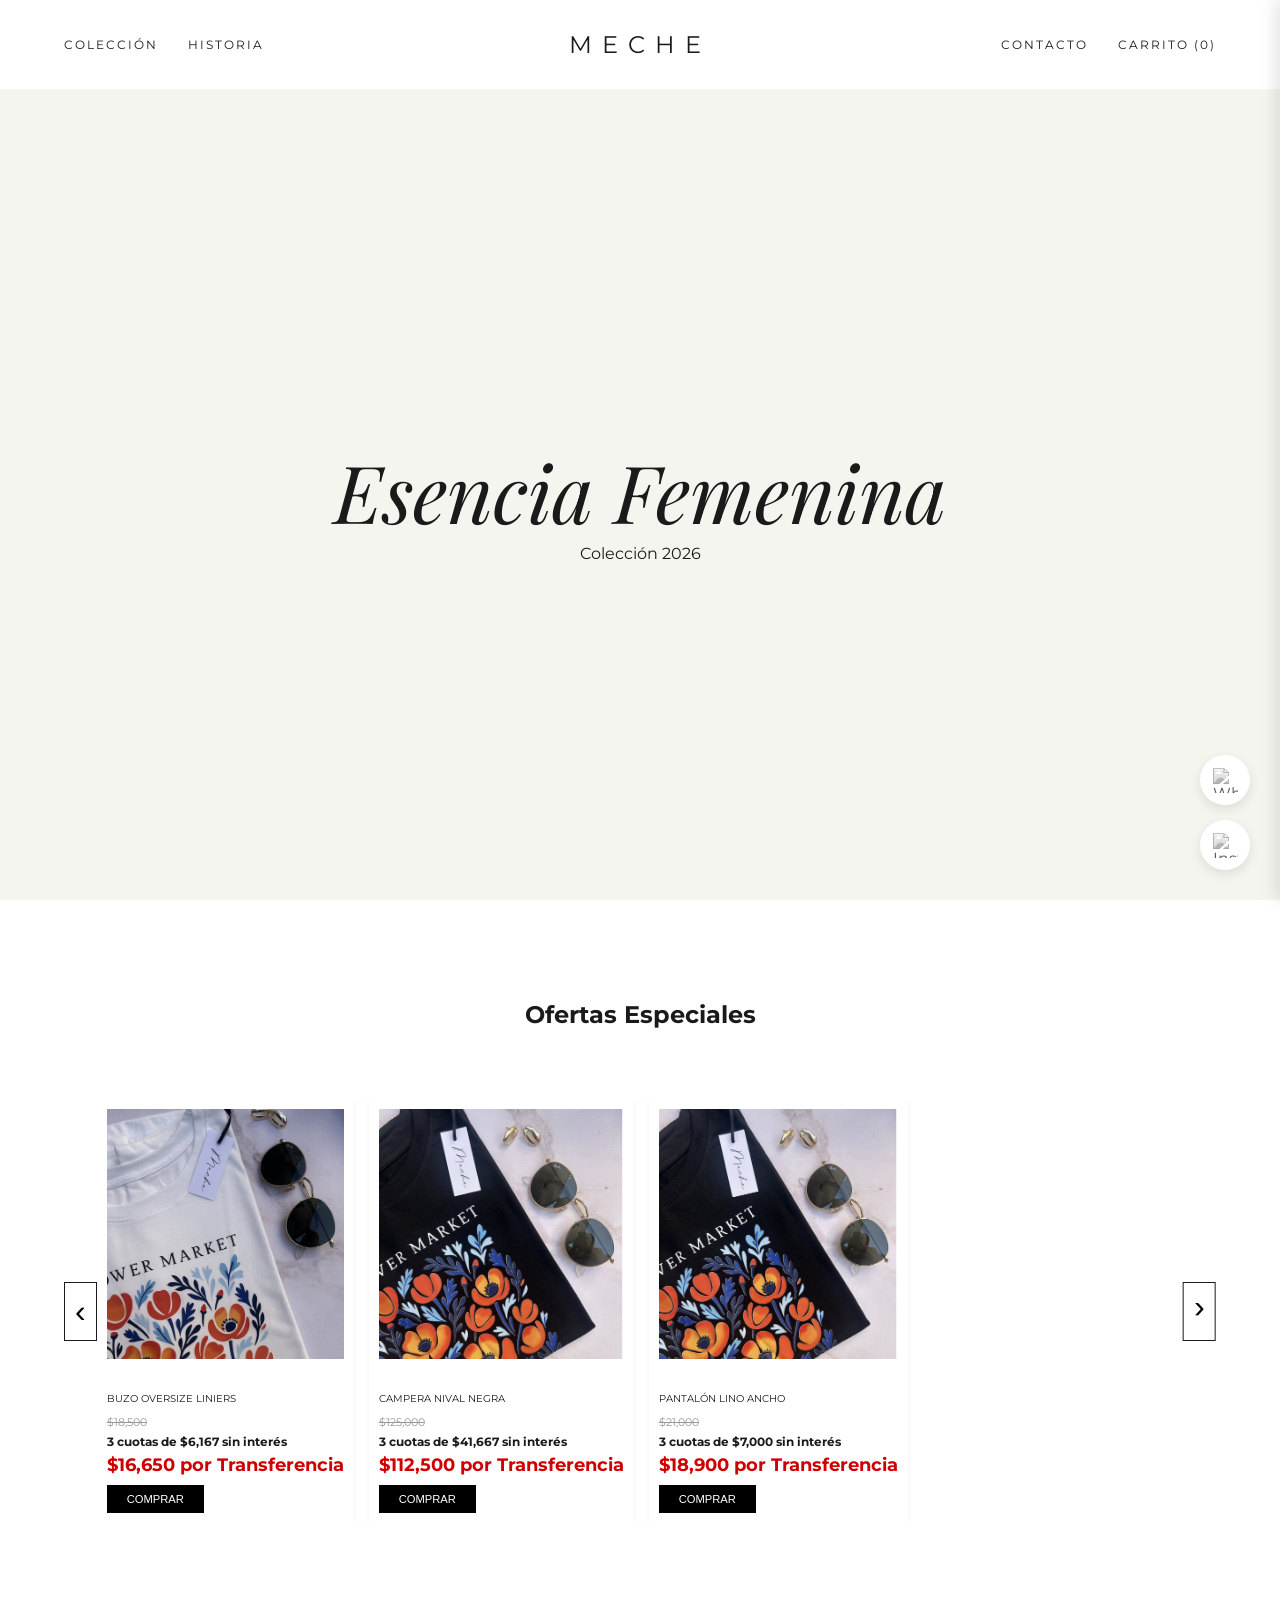
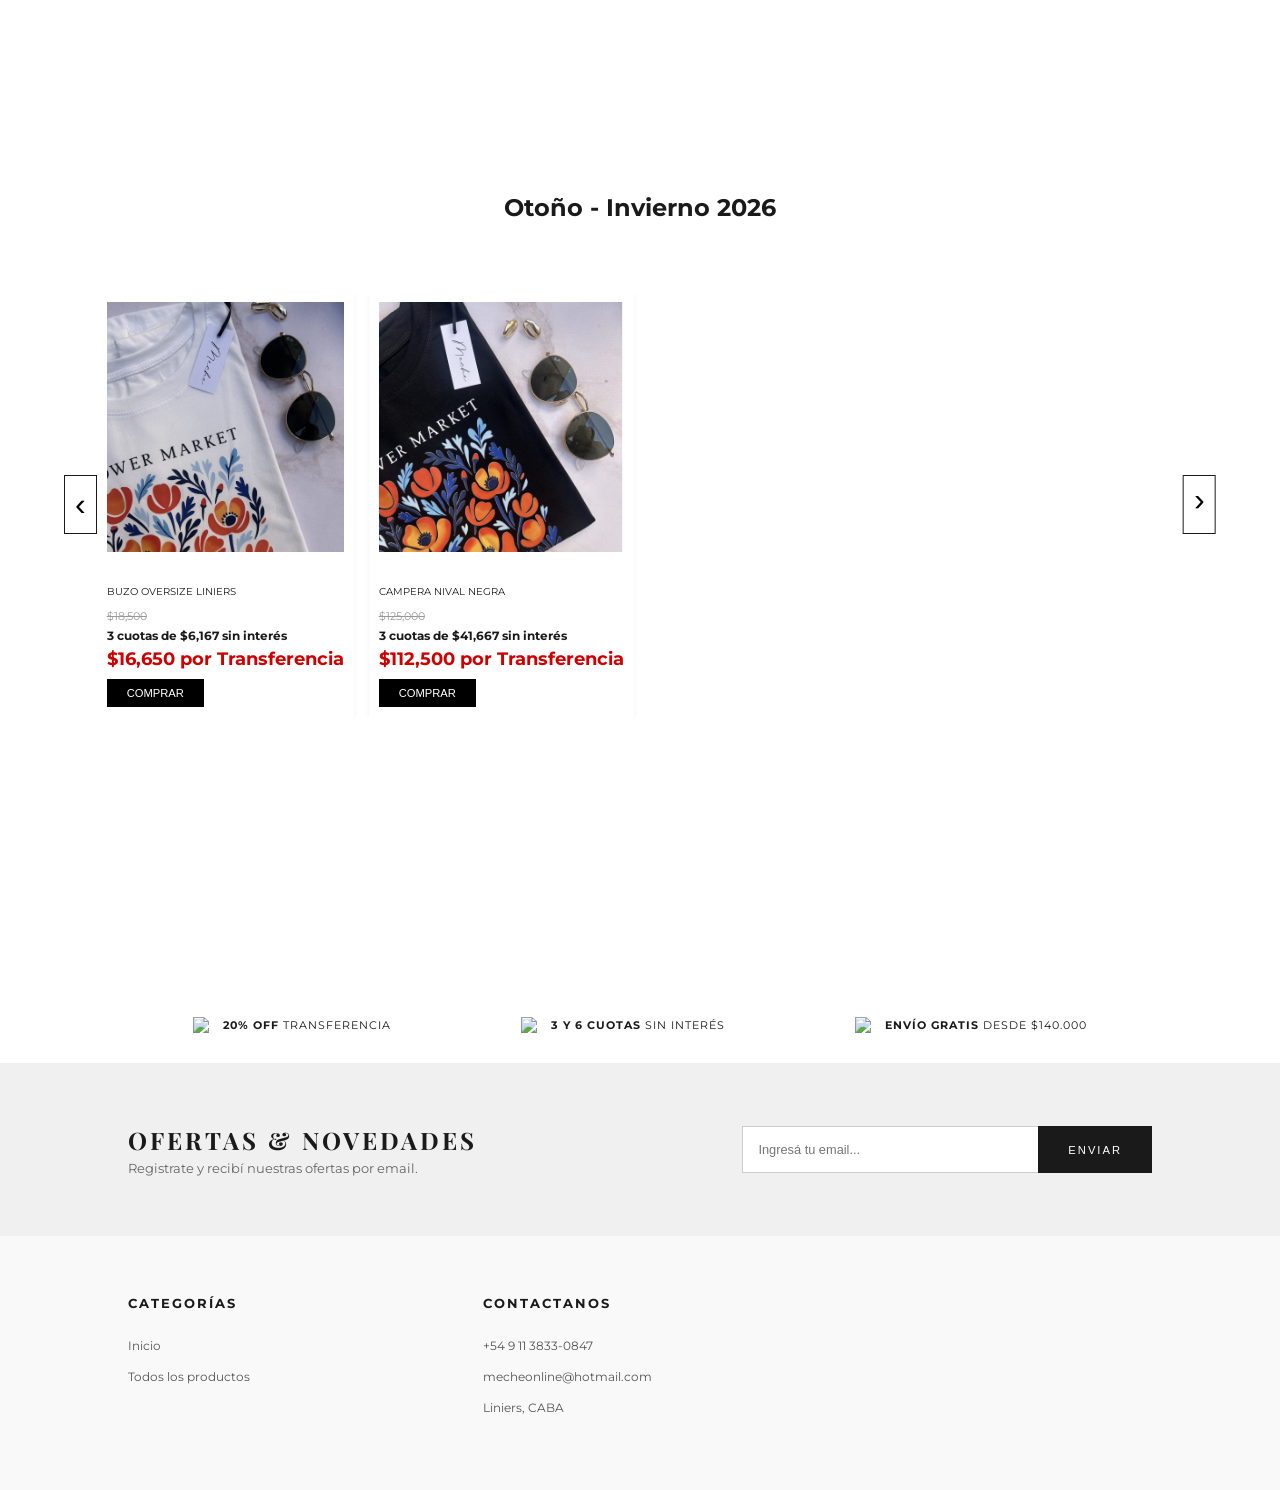
==== index.html @ 492d7f9f "Update index.html" ====
<!DOCTYPE html>
<html lang="es">
<head>
    <meta charset="UTF-8">
    <meta name="viewport" content="width=device-width, initial-scale=1.0">
    <title>MECHE | Showroom Online</title>
    <link rel="stylesheet" href="style.css">    
    <link rel="icon" href="img/logotipo.png">
    <link href="https://fonts.googleapis.com/css2?family=Playfair+Display:wght@400;700&family=Montserrat:wght@200;400&display=swap" rel="stylesheet">
</head>
<body>

    <nav class="navbar">
        <div class="nav-links">
            <a href="categorias.html">Colección</a>
            <a href="historia.html">Historia</a>
        </div>
        <div class="logo">MECHE</div>
        <div class="nav-links">
            <a href="contacto.html">Contacto</a>
            <a href="#" id="open-cart-nav">CARRITO (<span id="cart-count">0</span>)</a>
        </div>
    </nav>

    <section class="hero">
        <div class="hero-content">
            <h1 class="reveal">Esencia Femenina</h1>
            <p class="reveal">Colección 2026</p>
        </div>
    </section>

   <section class="carousel-section">
        <h2 class="playfair">Ofertas Especiales</h2>
        <div class="carousel-container">
            <button class="carousel-btn prev" onclick="moveCarousel('track-promos', -1)">&#8249;</button>
            <div class="carousel-track-container">
                <div class="carousel-track" id="track-promos"></div>
            </div>
            <button class="carousel-btn next" onclick="moveCarousel('track-promos', 1)">&#8249;</button>
        </div>
    </section>

    <section class="carousel-section">
        <h2 class="playfair">Otoño - Invierno 2026</h2>
        <div class="carousel-container">
            <button class="carousel-btn prev" onclick="moveCarousel('track-temporada', -1)">&#8249;</button>
            <div class="carousel-track-container">
                <div class="carousel-track" id="track-temporada"></div>
            </div>
            <button class="carousel-btn next" onclick="moveCarousel('track-temporada', 1)">&#8249;</button>
        </div>
    </section>
    <footer class="site-footer-pro">
        <div class="benefits-bar">
            <div class="benefit-item">
                <img src="https://cdn-icons-png.flaticon.com/512/879/879767.png" width="20"> 
                <span><strong>20% OFF</strong> TRANSFERENCIA</span>
            </div>
            <div class="benefit-item">
                <img src="https://cdn-icons-png.flaticon.com/512/2331/2331941.png" width="20"> 
                <span><strong>3 Y 6 CUOTAS</strong> SIN INTERÉS</span>
            </div>
            <div class="benefit-item">
                <img src="https://cdn-icons-png.flaticon.com/512/709/709790.png" width="20"> 
                <span><strong>ENVÍO GRATIS</strong> DESDE $140.000</span>
            </div>
        </div>

        <div class="footer-newsletter">
            <div class="newsletter-text">
                <h3>OFERTAS & NOVEDADES</h3>
                <p>Registrate y recibí nuestras ofertas por email.</p>
            </div>
            <form class="newsletter-form-inline">
                <input type="email" placeholder="Ingresá tu email...">
                <button type="submit">ENVIAR</button>
            </form>
        </div>

        <div class="footer-main-links">
            <div class="footer-col">
                <h4>Categorías</h4>
                <a href="index.html">Inicio</a>
                <a href="categorias.html">Todos los productos</a>
            </div>
            <div class="footer-col">
                <h4>Contactanos</h4>
                <p>+54 9 11 3833-0847</p>
                <p>mecheonline@hotmail.com</p>
                <p>Liniers, CABA</p>
            </div>
        </div>
    </footer>
    <div id="cart-drawer" class="cart-drawer">
        <div class="cart-header">
            <h2>Tu Selección</h2>
            <button id="close-cart">Cerrar —</button>
        </div>

        <div id="cart-items-container" class="cart-items-container">
            </div>

        <div class="cart-checkout-footer">
            <div class="method-selector">
                <p>Método de Pago:</p>
                <label><input type="radio" name="payment" value="efectivo" checked> Efectivo (-10%)</label>
                <label><input type="radio" name="payment" value="tarjeta"> Tarjeta (Lista)</label>
            </div>

            <div class="coupon-section">
                <button id="btn-cupon" class="btn-link" onclick="aplicarCupon()">¿Tenés un cupón?</button>
                <div id="coupon-applied-msg" style="display:none; font-size: 0.7rem; color: #d4a373;">
                    Cupón aplicado (-5%)
                </div>
            </div>

            <div class="total-section">
                <h3>Total: <span id="cart-total-display">$0</span></h3>
            </div>

            <button id="btn-finalizar" class="btn-finalizar">FINALIZAR COMPRA</button>
        </div>
    </div>
    <script id="mcjs">!function(c,h,i,m,p){m=c.createElement(h),p=c.getElementsByTagName(h)[0],m.async=1,m.src=i,p.parentNode.insertBefore(m,p)}(document,"script","https://chimpstatic.com/mcjs-connected/js/users/df375515f3baada67eb4aa7c2/3c2a5be2ab38d1dece87eeddb.js");</script>
    <script src="script.js"></script>
    <div class="social-floating">
    <a href="https://wa.me/+5491138330847" target="_blank" class="social-icon whatsapp" title="Escribinos por WhatsApp">
        <img src="https://cdn-icons-png.flaticon.com/512/733/733585.png" alt="WhatsApp">
    </a>
    <a href="https://instagram.com/mecheonline_" target="_blank" class="social-icon instagram" title="Seguinos en Instagram">
        <img src="https://cdn-icons-png.flaticon.com/512/2111/2111463.png" alt="Instagram">
    </a>
</div>
</body>
</html>
---- style.css ----
:root {
    --bg: #ffffff;
    --text: #1a1a1a;
    --soft-beige: #f5f5f0;
}

* { margin: 0; padding: 0; box-sizing: border-box; }

body {
    background-color: var(--bg);
    color: var(--text);
    font-family: 'Montserrat', sans-serif;
    overflow-x: hidden;
}

/* Navbar */
.navbar {
    display: flex;
    justify-content: space-between; /* Distribuye las 3 partes */
    align-items: center;
    padding: 30px 5%; /* Asegúrate de que tenga un buen margen a los lados */
    position: fixed;
    top: 0;
    width: 100%;
    background-color: rgba(255, 255, 255, 0.95);
    z-index: 1000;
}

.nav-links {
    display: flex;
    gap: 30px; /* Esto les da una separación igual a todos los links */
    flex: 1; /* Esto obliga a que los bloques laterales midan lo mismo */
}

/* Alineamos los links de la derecha al final */
.nav-links:last-child {
    justify-content: flex-end;
}

.logo {
    flex: 0; /* El logo no se estira, mantiene su centro */
    text-align: center;
    font-size: 1.5rem;
    letter-spacing: 10px;
    padding: 0 20px;
}

.nav-links a {
    text-decoration: none;
    color: var(--text);
    text-transform: uppercase;
    font-size: 0.75rem;
    letter-spacing: 2px;
    font-weight: 400;
    transition: opacity 0.3s;
}

/* Hero Section */
.hero {
    height: 100vh;
    display: flex;
    align-items: center;
    justify-content: center;
    background: var(--soft-beige); /* Aquí podrías poner una foto de fondo */
    text-align: center;
}

.hero h1 {
    font-family: 'Playfair Display', serif;
    font-size: 5rem;
    font-weight: 400;
    font-style: italic;
}

/* Showroom Principal - 4 columnas para Tendencias */
.showroom {
    display: grid;
    grid-template-columns: repeat(4, 1fr); /* 4 columnas */
    gap: 30px; /* Menos espacio para que entren más */
    padding: 100px 5%;
}

.product-card img {
    width: 100%;
    height: 450px; /* Altura más controlada */
    object-fit: cover;
}

.product-card img {
    width: 100%;
    height: 80vh; /* Fotos muy altas y estilizadas */
    object-fit: cover;
    filter: grayscale(20%);
    transition: filter 0.5s ease;
}

.product-card:hover img {
    filter: grayscale(0%);
}

.product-info {
    margin-top: 20px;
    text-align: center;
}

.product-info h3 {
    font-family: 'Playfair Display', serif;
    font-size: 1.2rem;
    margin-bottom: 5px;
}

/* Animación Reveal */
.reveal {
    opacity: 1;
    transform: translateY(50px);
    transition: all 1s ease-out;
}

.reveal.active {
    opacity: 1;
    transform: translateY(0);
}

.filters {
    display: flex;
    justify-content: center;
    gap: 30px;
    margin-bottom: 50px;
    text-transform: uppercase;
    font-size: 0.7rem;
    letter-spacing: 2px;
}

.filter-item {
    text-decoration: none;
    color: #888;
    transition: color 0.3s;
}

.filter-item.active, .filter-item:hover {
    color: var(--text);
    border-bottom: 1px solid var(--text);
}

.img-container {
    position: relative;
    overflow: hidden;
}

.add-to-cart-btn {
    position: absolute;
    bottom: -50px; /* Escondido */
    left: 0;
    width: 100%;
    background: rgba(26, 26, 26, 0.9);
    color: white;
    border: none;
    padding: 15px;
    text-transform: uppercase;
    letter-spacing: 1px;
    font-size: 0.6rem;
    transition: bottom 0.4s ease;
    cursor: pointer;
}

.product-card:hover .add-to-cart-btn {
    bottom: 0; /* Aparece al pasar el mouse */
}

.history-section {
    height: 100vh;
    display: flex;
    align-items: center;
    justify-content: center;
    padding: 0 20%;
    background-color: var(--soft-beige);
}

.history-content {
    max-width: 700px;
    text-align: center;
}

.history-content h2 {
    font-size: 3rem;
    margin-bottom: 40px;
}

.history-content p {
    font-size: 1.1rem;
    line-height: 2;
    margin-bottom: 25px;
    font-weight: 300;
}

.italic {
    font-family: 'Playfair Display', serif;
    font-style: italic;
    margin-top: 50px;
    color: var(--accent);
}

.old-price {
    text-decoration: line-through;
    color: #bbb;
    font-size: 0.8rem;
    margin-right: 10px;
}

.tag-promo {
    position: absolute;
    top: 10px;
    right: 10px;
    background: #d4a373;
    color: white;
    padding: 5px 10px;
    font-size: 0.6rem;
    letter-spacing: 1px;
}

.color-text {
    font-size: 0.7rem;
    color: #888;
    text-transform: uppercase;
    margin-top: 5px;
}

/* Drawer del Carrito */
.cart-drawer {
    position: fixed;
    top: 0;
    right: -400px; /* Escondido */
    width: 400px;
    height: 100%;
    background: white;
    z-index: 2000;
    box-shadow: -5px 0 15px rgba(0,0,0,0.1);
    transition: right 0.4s ease;
    display: flex;
    flex-direction: column;
    padding: 40px;
}

.cart-drawer.open { right: 0; }

.cart-overlay {
    position: fixed;
    top: 0; left: 0;
    width: 100%; height: 100%;
    background: rgba(0,0,0,0.5);
    display: none;
    z-index: 1999;
}

.cart-header { display: flex; justify-content: space-between; margin-bottom: 30px; }
.cart-items-container { flex-grow: 1; overflow-y: auto; }

.cart-item {
    display: flex;
    gap: 15px;
    margin-bottom: 20px;
    align-items: center;
    border-bottom: 1px solid #f0f0f0;
    padding-bottom: 10px;
}

.cart-item img { width: 60px; height: 80px; object-fit: cover; }

.method-selector { margin: 20px 0; font-size: 0.8rem; }
.method-selector label { display: block; margin-top: 10px; cursor: pointer; }

.btn-finalizar {
    width: 100%;
    background: #1a1a1a;
    color: white;
    border: none;
    padding: 15px;
    text-transform: uppercase;
    letter-spacing: 2px;
    cursor: pointer;
}

.contact-form {
    margin-top: 40px;
    display: flex;
    flex-direction: column;
    gap: 15px;
}

.contact-form input, .contact-form textarea {
    width: 100%;
    padding: 15px;
    border: 1px solid #e0e0e0;
    background: transparent;
    font-family: 'Montserrat', sans-serif;
    text-transform: uppercase;
    font-size: 0.7rem;
    letter-spacing: 1px;
}

.contact-form input:focus, .contact-form textarea:focus {
    outline: none;
    border-color: var(--text);
}

/* Contenedor Flotante */
.social-floating {
    position: fixed;
    bottom: 30px;
    right: 30px;
    display: flex;
    flex-direction: column;
    gap: 15px;
    z-index: 1500; /* Menor que el del carrito que era 2000 */
}

/* Estilo de los iconos */
.social-icon {
    width: 50px;
    height: 50px;
    background-color: white;
    border-radius: 50%;
    display: flex;
    align-items: center;
    justify-content: center;
    box-shadow: 0 4px 12px rgba(0,0,0,0.1);
    transition: all 0.3s ease;
}

.social-icon img {
    width: 25px;
    height: 25px;
    /* Filtro para que se vean minimalistas al inicio */
    filter: grayscale(100%) opacity(0.7);
    transition: all 0.3s ease;
}

/* Efectos al pasar el mouse */
.social-icon:hover {
    transform: translateY(-5px);
    box-shadow: 0 8px 20px rgba(0,0,0,0.15);
}

.social-icon.whatsapp:hover img {
    filter: grayscale(0%) opacity(1);
}

.social-icon.instagram:hover img {
    filter: grayscale(0%) opacity(1);
}

/* Responsive: más pequeños en celular */
@media (max-width: 768px) {
    .social-floating {
        bottom: 20px;
        right: 20px;
    }
    .social-icon {
        width: 45px;
        height: 45px;
    }
}
.popup-overlay {
    position: fixed;
    top: 0; left: 0; width: 100%; height: 100%;
    background: rgba(0,0,0,0.8);
    display: none; /* Se activa con JS */
    z-index: 5000;
    align-items: center; justify-content: center;
}

.popup-content {
    background: var(--bg);
    padding: 60px;
    max-width: 500px;
    width: 90%;
    text-align: center;
    position: relative;
    animation: fadeInScale 0.5s ease;
}

@keyframes fadeInScale {
    from { opacity: 0; transform: scale(0.9); }
    to { opacity: 1; transform: scale(1); }
}

.close-btn {
    position: absolute; top: 20px; right: 20px;
    background: none; border: none; font-size: 1.5rem; cursor: pointer;
}

/* --- RESPONSIVO PARA CELULARES --- */
@media (max-width: 768px) {
    /* Navbar: Logo más chico y espaciado */
    .navbar {
        padding: 20px 5%;
    }
    .logo { font-size: 1.2rem; letter-spacing: 5px; }
    .nav-links a { font-size: 0.6rem; margin: 0 5px; }

    /* Showroom: De 4 columnas pasamos a 2 (estilo catálogo móvil) */
    .showroom {
        grid-template-columns: repeat(2, 1fr);
        gap: 15px;
        padding: 100px 5% 50px;
    }

    .product-card img {
        height: 250px; /* Fotos más bajas para que entren más en pantalla */
    }

    /* Historia y Contacto: Menos márgenes laterales */
    .history-section {
        padding: 0 10%;
    }
    .history-content h2 { font-size: 2rem; }

    /* Carrito: Que ocupe casi toda la pantalla */
    .cart-drawer {
        width: 85%;
        padding: 20px;
    }
}

/* Para pantallas muy chicas (iPhone SE por ejemplo) */
@media (max-width: 480px) {
    .showroom {
        grid-template-columns: 1fr; /* Una prenda debajo de la otra */
    }
}
.coupon-section {
    margin: 15px 0;
    text-align: left;
}

.btn-link {
    background: none;
    border: none;
    color: #888;
    font-family: 'Montserrat', sans-serif;
    font-size: 0.7rem;
    text-transform: uppercase;
    letter-spacing: 1px;
    text-decoration: underline;
    cursor: pointer;
    padding: 0;
}

.btn-link:hover {
    color: var(--text);
}

.carousel-section {
    padding: 100px 5%;
    text-align: center;
}

.carousel-container {
    position: relative;
    display: flex;
    align-items: center;
    margin: 50px 0;
    padding: 20px 0; /* Agregamos un poco de aire arriba y abajo */
}

.carousel-track-container {
    overflow: hidden; /* Esconde lo que sobra */
    width: 100%;
}

.carousel-track {
    display: flex;
    gap: 15px;
    transition: transform 0.5s ease-in-out;
    scroll-behavior: smooth;
}

/* Ajustamos las tarjetas para el carrusel */
.carousel-track .product-card {
    /* calc(20% - 12px) significa 5 prendas por vista (100/20) */
    min-width: calc(20% - 12px); 
    flex-shrink: 0;
    /* Un sombreado muy suave para dar profundidad como en la referencia */
    box-shadow: 0 2px 5px rgba(0,0,0,0.05); 
    padding: 10px;
    background: #fff;
}

/* Controlamos la altura de la imagen en el carrusel */
.carousel-track .product-card img {
    width: 100%;
    height: 250px; /* Altura máxima fija para que no sean gigantes */
    object-fit: cover; /* Mantiene la proporción sin deformar */
    margin-bottom: 10px;
}

.carousel-btn {
    background: white;
    border: 1px solid var(--text);
    font-size: 2rem;
    cursor: pointer;
    padding: 10px;
    z-index: 10;
    transition: 0.3s;
}

/* Ajustamos los textos para que acompañen el tamaño más chico */
.carousel-track .product-info p {
    font-size: 0.65rem !important; /* Texto de la prenda muy sutil */
    line-height: 1.2;
}

.old-price-carousel {
    font-size: 0.7rem;
}

.cuotas {
    font-size: 0.75rem;
}

.price-transfer {
    font-size: 1rem;
}

.btn-comprar-mini {
    padding: 6px 15px;
    font-size: 0.65rem;
}

.carousel-btn:hover { background: var(--text); color: white; }
.next { transform: rotate(180deg); } /* Invertimos la flecha */

.center-btn { margin-top: 40px; }

/* --- Responsivo para el Carrusel Chico --- */
@media (max-width: 1024px) {
    .carousel-track .product-card {
        min-width: calc(33.33% - 10px); /* 3 prendas en tablets */
    }
}

@media (max-width: 768px) {
    .carousel-track .product-card {
        min-width: calc(50% - 8px); /* 2 prendas en móvil (estilo catálogo) */
    }
    .carousel-track .product-card img {
        height: 200px; /* Aún más bajas en móvil */
    }
}
.price-box {
    margin-top: 10px;
    font-size: 0.8rem;
}

.old-price-carousel {
    text-decoration: line-through;
    color: #999;
    display: block;
}

.cuotas {
    font-weight: bold;
    display: block;
    margin: 5px 0;
}

.price-transfer {
    color: #d00000; /* Rojo de oferta */
    font-weight: 700;
    font-size: 1.1rem;
}

.btn-comprar-mini {
    background: black;
    color: white;
    border: none;
    padding: 8px 20px;
    margin-top: 10px;
    cursor: pointer;
    text-transform: uppercase;
    font-size: 0.7rem;
}

/* --- FOOTER PROFESIONAL --- */
.site-footer-pro {
    background-color: #f9f9f9;
    color: #1a1a1a;
    margin-top: 100px;
    font-family: 'Montserrat', sans-serif;
}

/* Barra de Beneficios (Iconos arriba) */
.benefits-bar {
    display: flex;
    justify-content: space-around;
    padding: 30px 10%;
    border-bottom: 1px solid #eee;
    background-color: #fff;
    font-size: 0.7rem;
    letter-spacing: 1px;
}

.benefit-item {
    display: flex;
    align-items: center;
    gap: 10px;
}

/* Sección Newsletter (Gris medio) */
.footer-newsletter {
    display: flex;
    justify-content: space-between;
    align-items: center;
    padding: 60px 10%;
    background-color: #f0f0f0;
}

.newsletter-text h3 {
    font-family: 'Playfair Display', serif;
    font-size: 1.5rem;
    letter-spacing: 3px;
}

.newsletter-text p {
    font-size: 0.8rem;
    color: #666;
    margin-top: 5px;
}

.newsletter-form-inline {
    display: flex;
    gap: 0;
    width: 40%;
}

.newsletter-form-inline input {
    flex-grow: 1;
    padding: 15px;
    border: 1px solid #ccc;
    border-right: none;
    font-size: 0.8rem;
}

.newsletter-form-inline button {
    background-color: #1a1a1a;
    color: white;
    border: none;
    padding: 0 30px;
    cursor: pointer;
    font-size: 0.7rem;
    letter-spacing: 2px;
}

/* Links Principales (Columnas) */
.footer-main-links {
    display: grid;
    grid-template-columns: repeat(3, 1fr);
    padding: 60px 10%;
    gap: 40px;
}

.footer-col h4 {
    font-size: 0.8rem;
    text-transform: uppercase;
    letter-spacing: 2px;
    margin-bottom: 25px;
}

.footer-col a, .footer-col p {
    display: block;
    text-decoration: none;
    color: #555;
    font-size: 0.75rem;
    margin-bottom: 12px;
    line-height: 1.6;
}

.footer-col a:hover {
    color: #000;
}

.socials {
    display: flex;
    gap: 20px;
}

.socials a {
    font-weight: bold;
}

/* Responsivo */
@media (max-width: 768px) {
    .benefits-bar { flex-direction: column; gap: 20px; align-items: center; }
    .footer-newsletter { flex-direction: column; text-align: center; gap: 30px; }
    .newsletter-form-inline { width: 100%; }
    .footer-main-links { grid-template-columns: 1fr; text-align: center; }
    .socials { justify-content: center; }
}
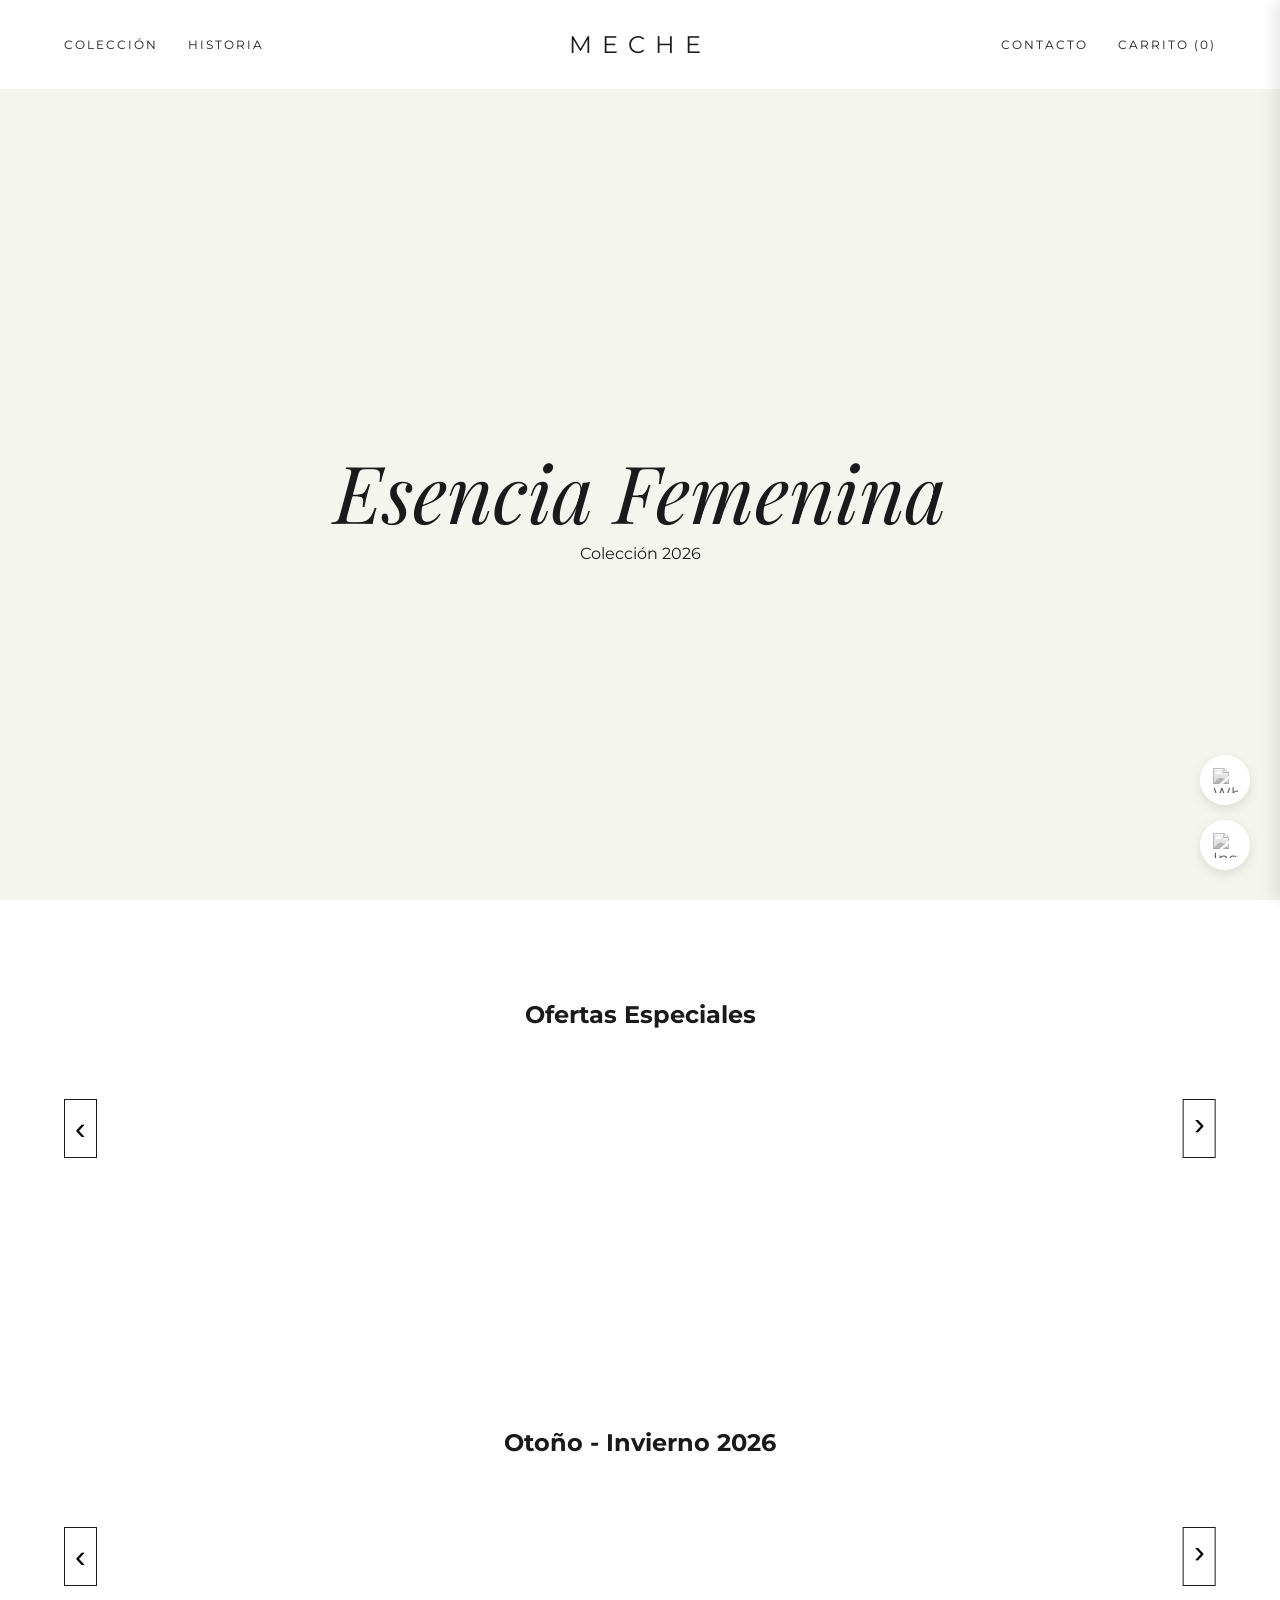
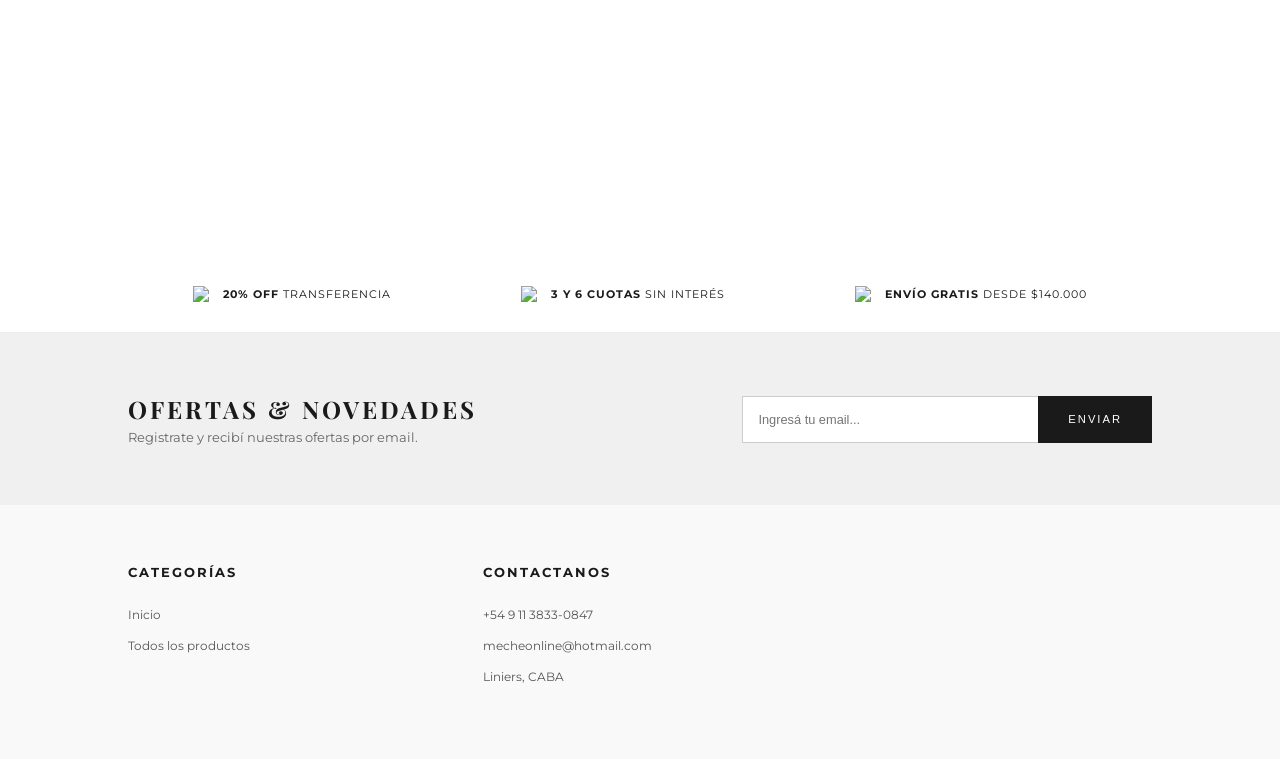
==== commit 7a1f0288: "Update index.html" ====
--- a/index.html
+++ b/index.html
@@ -50,6 +50,7 @@
             <button class="carousel-btn next" onclick="moveCarousel('track-temporada', 1)">&#8249;</button>
         </div>
     </section>
+    
     <footer class="site-footer-pro">
         <div class="benefits-bar">
             <div class="benefit-item">
@@ -71,9 +72,12 @@
                 <h3>OFERTAS & NOVEDADES</h3>
                 <p>Registrate y recibí nuestras ofertas por email.</p>
             </div>
-            <form class="newsletter-form-inline">
-                <input type="email" placeholder="Ingresá tu email...">
-                <button type="submit">ENVIAR</button>
+            <form action="https://mecheonline.us5.list-manage.com/subscribe/post?u=df375515f3baada67eb4aa7c2&amp;id=6306e47a76&amp;f_id=003e61e9f0" method="post" id="mc-embedded-subscribe-form" name="mc-embedded-subscribe-form" class="newsletter-form-inline" target="_blank" novalidate>
+                <input type="email" name="EMAIL" placeholder="Ingresá tu email..." required>
+                <div style="position: absolute; left: -5000px;" aria-hidden="true">
+                    <input type="text" name="b_df375515f3baada67eb4aa7c2_6306e47a76" tabindex="-1" value="">
+                </div>
+                <button type="submit" name="subscribe" id="mc-embedded-subscribe">ENVIAR</button>
             </form>
         </div>
 
@@ -91,6 +95,7 @@
             </div>
         </div>
     </footer>
+
     <div id="cart-drawer" class="cart-drawer">
         <div class="cart-header">
             <h2>Tu Selección</h2>
@@ -98,7 +103,7 @@
         </div>
 
         <div id="cart-items-container" class="cart-items-container">
-            </div>
+        </div>
 
         <div class="cart-checkout-footer">
             <div class="method-selector">
@@ -121,15 +126,19 @@
             <button id="btn-finalizar" class="btn-finalizar">FINALIZAR COMPRA</button>
         </div>
     </div>
+    
+    <div id="cart-overlay" class="cart-overlay"></div>
+
     <script id="mcjs">!function(c,h,i,m,p){m=c.createElement(h),p=c.getElementsByTagName(h)[0],m.async=1,m.src=i,p.parentNode.insertBefore(m,p)}(document,"script","https://chimpstatic.com/mcjs-connected/js/users/df375515f3baada67eb4aa7c2/3c2a5be2ab38d1dece87eeddb.js");</script>
     <script src="script.js"></script>
+
     <div class="social-floating">
-    <a href="https://wa.me/+5491138330847" target="_blank" class="social-icon whatsapp" title="Escribinos por WhatsApp">
-        <img src="https://cdn-icons-png.flaticon.com/512/733/733585.png" alt="WhatsApp">
-    </a>
-    <a href="https://instagram.com/mecheonline_" target="_blank" class="social-icon instagram" title="Seguinos en Instagram">
-        <img src="https://cdn-icons-png.flaticon.com/512/2111/2111463.png" alt="Instagram">
-    </a>
-</div>
+        <a href="https://wa.me/+5491178294715" target="_blank" class="social-icon whatsapp" title="Escribinos por WhatsApp">
+            <img src="https://cdn-icons-png.flaticon.com/512/733/733585.png" alt="WhatsApp">
+        </a>
+        <a href="https://instagram.com/mecheonline_" target="_blank" class="social-icon instagram" title="Seguinos en Instagram">
+            <img src="https://cdn-icons-png.flaticon.com/512/2111/2111463.png" alt="Instagram">
+        </a>
+    </div>
 </body>
 </html>
